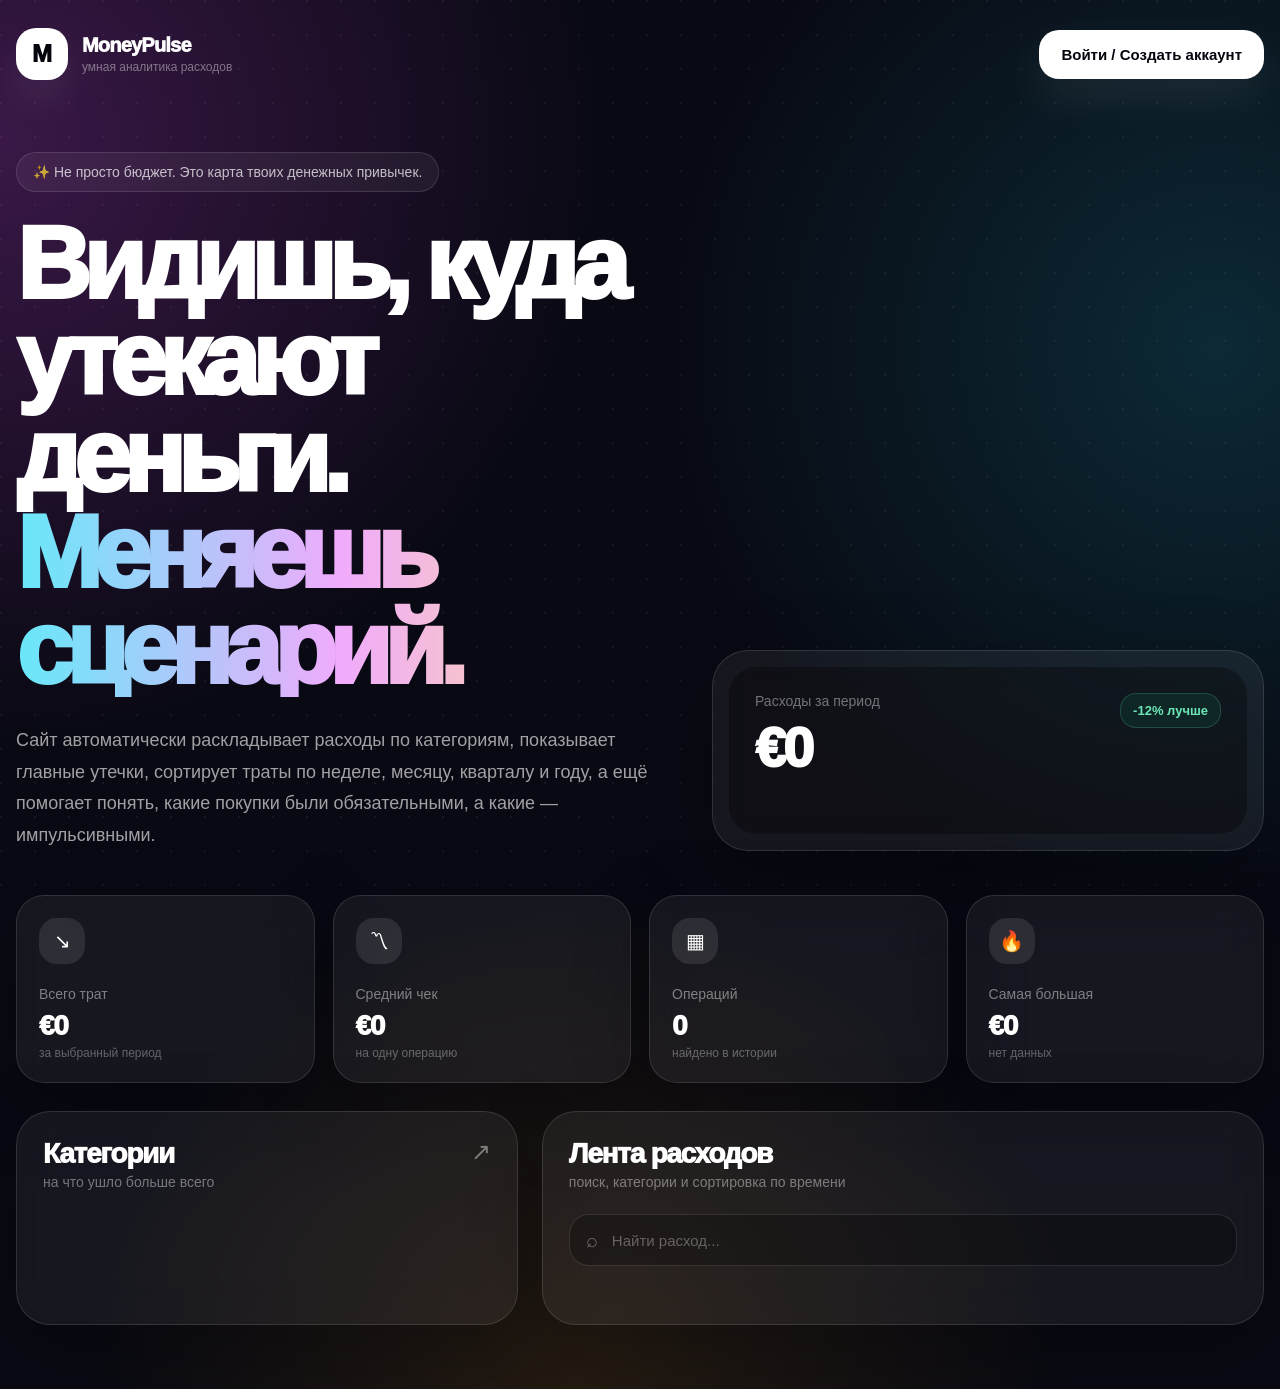
==== index.html @ d742b126 "Rename Lera.html to index.html" ====
<!DOCTYPE html>
<html lang="ru">
<head>
  <meta charset="UTF-8" />
  <meta name="viewport" content="width=device-width, initial-scale=1.0" />
  <title>MoneyPulse — аналитика расходов</title>

  <link rel="stylesheet" href="styles.css" />
</head>
<body>
  <main class="page">
    <nav class="nav">
      <div class="brand">
        <div class="brand-logo">M</div>

        <div>
          <div class="brand-title">MoneyPulse</div>
          <div class="brand-subtitle">умная аналитика расходов</div>
        </div>
      </div>

      <a class="add-btn" href="auth.html">
        Войти / Создать аккаунт
        </a>
    </nav>

    <section class="hero">
      <div class="hero-content">
        <div class="badge">
          ✨ Не просто бюджет. Это карта твоих денежных привычек.
        </div>

        <h1>
          Видишь, куда утекают деньги.
          <span class="gradient-text">Меняешь сценарий.</span>
        </h1>

        <p class="hero-text">
          Сайт автоматически раскладывает расходы по категориям, показывает главные утечки,
          сортирует траты по неделе, месяцу, кварталу и году, а ещё помогает понять,
          какие покупки были обязательными, а какие — импульсивными.
        </p>
      </div>

      <aside class="summary-card glass">
        <div class="summary-inner">
          <div class="summary-top">
            <div>
              <div class="summary-label">Расходы за период</div>
              <div class="summary-total" id="summaryTotal">€0</div>
            </div>

            <div class="trend">-12% лучше</div>
          </div>

          <div id="summaryBars"></div>
        </div>
      </aside>
    </section>

    <section class="metrics">
      <article class="metric-card glass">
        <div class="metric-icon">↘</div>
        <div class="metric-title">Всего трат</div>
        <div class="metric-value" id="metricTotal">€0</div>
        <div class="metric-note">за выбранный период</div>
      </article>

      <article class="metric-card glass">
        <div class="metric-icon">〽</div>
        <div class="metric-title">Средний чек</div>
        <div class="metric-value" id="metricAverage">€0</div>
        <div class="metric-note">на одну операцию</div>
      </article>

      <article class="metric-card glass">
        <div class="metric-icon">▦</div>
        <div class="metric-title">Операций</div>
        <div class="metric-value" id="metricCount">0</div>
        <div class="metric-note">найдено в истории</div>
      </article>

      <article class="metric-card glass">
        <div class="metric-icon">🔥</div>
        <div class="metric-title">Самая большая</div>
        <div class="metric-value" id="metricBiggest">€0</div>
        <div class="metric-note" id="metricBiggestNote">нет данных</div>
      </article>
    </section>

    <section class="dashboard">
      <aside class="panel glass">
        <div class="panel-head">
          <div>
            <div class="panel-title">Категории</div>
            <div class="panel-subtitle">на что ушло больше всего</div>
          </div>

          <div class="panel-arrow">↗</div>
        </div>

        <div class="category-list" id="categoryList"></div>
      </aside>

      <section class="panel glass">
        <div class="panel-head">
          <div>
            <div class="panel-title">Лента расходов</div>
            <div class="panel-subtitle">поиск, категории и сортировка по времени</div>
          </div>

          <div class="periods" id="periodButtons"></div>
        </div>

        <div class="toolbar">
          <label class="search-wrap">
            <span>⌕</span>
            <input id="searchInput" type="text" placeholder="Найти расход..." />
          </label>
        </div>

        <div class="chips" id="categoryChips"></div>

        <div class="expense-list" id="expenseList"></div>
      </section>
    </section>
  </main>

  <div class="modal-backdrop" id="modalBackdrop">
    <form class="modal" id="expenseForm">
      <div class="modal-head">
        <div>
          <h2>Новый расход</h2>
          <p class="panel-subtitle">добавь операцию в аналитику</p>
        </div>

        <button class="close-btn" type="button" id="closeModalBtn">
          ×
        </button>
      </div>

      <div class="form-grid">
        <div class="field">
          <label for="titleInput">Название</label>
          <input
            id="titleInput"
            type="text"
            placeholder="Например: Rimi — продукты"
            required
          />
        </div>

        <div class="field">
          <label for="amountInput">Сумма, €</label>
          <input
            id="amountInput"
            type="number"
            min="0.01"
            step="0.01"
            placeholder="24.99"
            required
          />
        </div>

        <div class="field">
          <label for="categoryInput">Категория</label>
          <select id="categoryInput" required>
            <option>Еда</option>
            <option>Транспорт</option>
            <option>Кафе</option>
            <option>Дом</option>
            <option>Покупки</option>
            <option>Подписки</option>
          </select>
        </div>

        <div class="field">
          <label for="dateInput">Дата</label>
          <input id="dateInput" type="date" required />
        </div>

        <div class="field">
          <label for="moodInput">Тип траты</label>
          <select id="moodInput" required>
            <option>База</option>
            <option>Импульс</option>
            <option>Ритуал</option>
            <option>Обязательное</option>
            <option>Хочу</option>
            <option>Авто</option>
          </select>
        </div>
      </div>

      <button class="save-btn" type="submit">
        Сохранить расход
      </button>
    </form>
  </div>

  <script src="script.js"></script>
</body>
</html>
---- styles.css ----
* {
  box-sizing: border-box;
}

:root {
  --bg: #080912;
  --text: #ffffff;
  --muted: rgba(255, 255, 255, 0.52);
  --soft: rgba(255, 255, 255, 0.08);
  --border: rgba(255, 255, 255, 0.12);
  --black-glass: rgba(0, 0, 0, 0.28);
  --cyan: #67e8f9;
  --pink: #f0abfc;
  --amber: #fde68a;
  --green: #6ee7b7;
}

html {
  scroll-behavior: smooth;
}

body {
  margin: 0;
  min-height: 100vh;
  font-family: Inter, Arial, Helvetica, sans-serif;
  background:
    radial-gradient(circle at 0% 10%, rgba(217, 70, 239, 0.24), transparent 34%),
    radial-gradient(circle at 95% 25%, rgba(34, 211, 238, 0.16), transparent 35%),
    radial-gradient(circle at 45% 100%, rgba(245, 158, 11, 0.12), transparent 32%),
    #080912;
  color: var(--text);
  overflow-x: hidden;
}

body::before {
  content: "";
  position: fixed;
  inset: 0;
  pointer-events: none;
  background-image: radial-gradient(
    circle at 1px 1px,
    rgba(255, 255, 255, 0.08) 1px,
    transparent 0
  );
  background-size: 34px 34px;
  opacity: 0.7;
}

button,
input,
select {
  font-family: inherit;
}

button {
  cursor: pointer;
}

.page {
  position: relative;
  z-index: 1;
  width: min(1280px, calc(100% - 32px));
  margin: 0 auto;
  padding: 28px 0 64px;
}

.glass {
  border: 1px solid var(--border);
  background: rgba(255, 255, 255, 0.06);
  backdrop-filter: blur(22px);
  box-shadow: 0 24px 80px rgba(0, 0, 0, 0.24);
}

/* NAV */

.nav {
  display: flex;
  align-items: center;
  justify-content: space-between;
  gap: 16px;
  margin-bottom: 72px;
}

.brand {
  display: flex;
  align-items: center;
  gap: 14px;
}

.brand-logo {
  display: grid;
  place-items: center;
  width: 52px;
  height: 52px;
  border-radius: 20px;
  background: #ffffff;
  color: #05060d;
  font-size: 24px;
  font-weight: 950;
  box-shadow: 0 20px 40px rgba(255, 255, 255, 0.08);
}

.brand-title {
  font-size: 20px;
  font-weight: 950;
  letter-spacing: -0.04em;
}

.brand-subtitle {
  margin-top: 3px;
  font-size: 12px;
  color: rgba(255, 255, 255, 0.42);
}

.add-btn {
  border: 0;
  border-radius: 20px;
  padding: 16px 22px;
  background: #ffffff;
  color: #05060d;
  font-size: 15px;
  font-weight: 900;
  box-shadow: 0 18px 45px rgba(255, 255, 255, 0.08);
  transition: 0.25s ease;
}

.add-btn:hover {
  transform: translateY(-2px);
  background: rgba(255, 255, 255, 0.9);
}

/* HERO */

.hero {
  display: grid;
  grid-template-columns: 1.08fr 0.92fr;
  align-items: end;
  gap: 48px;
}

.badge {
  display: inline-flex;
  align-items: center;
  max-width: 100%;
  margin-bottom: 24px;
  padding: 11px 16px;
  border: 1px solid var(--border);
  border-radius: 999px;
  background: rgba(255, 255, 255, 0.055);
  color: rgba(255, 255, 255, 0.72);
  font-size: 14px;
}

h1 {
  max-width: 880px;
  margin: 0;
  font-size: clamp(48px, 8vw, 104px);
  line-height: 0.94;
  letter-spacing: -0.075em;
  font-weight: 950;
}

.gradient-text {
  display: block;
  background: linear-gradient(90deg, var(--cyan), var(--pink), var(--amber));
  -webkit-background-clip: text;
  background-clip: text;
  color: transparent;
}

.hero-text {
  max-width: 720px;
  margin: 28px 0 0;
  color: rgba(255, 255, 255, 0.62);
  font-size: 18px;
  line-height: 1.75;
}

.summary-card {
  border-radius: 36px;
  padding: 16px;
}

.summary-inner {
  border-radius: 28px;
  padding: 26px;
  background: rgba(0, 0, 0, 0.32);
}

.summary-top {
  display: flex;
  align-items: flex-start;
  justify-content: space-between;
  gap: 18px;
  margin-bottom: 28px;
}

.summary-label {
  color: rgba(255, 255, 255, 0.42);
  font-size: 14px;
}

.summary-total {
  margin-top: 6px;
  font-size: clamp(36px, 5vw, 56px);
  font-weight: 950;
  letter-spacing: -0.06em;
}

.trend {
  flex: 0 0 auto;
  border: 1px solid rgba(110, 231, 183, 0.2);
  border-radius: 16px;
  padding: 9px 12px;
  background: rgba(16, 185, 129, 0.1);
  color: #6ee7b7;
  font-size: 13px;
  font-weight: 900;
}

.summary-row {
  margin-top: 18px;
}

.summary-row-top {
  display: flex;
  justify-content: space-between;
  gap: 16px;
  margin-bottom: 9px;
  font-size: 14px;
}

.summary-row-top strong {
  font-weight: 900;
}

.summary-row-top span {
  color: rgba(255, 255, 255, 0.48);
}

.bar-track {
  height: 12px;
  overflow: hidden;
  border-radius: 999px;
  background: rgba(255, 255, 255, 0.09);
}

.bar-fill {
  height: 100%;
  width: 0%;
  border-radius: 999px;
  transition: width 0.45s ease;
}

.bar-food {
  background: linear-gradient(90deg, #fb923c, #f43f5e);
}

.bar-transport {
  background: linear-gradient(90deg, #38bdf8, #06b6d4);
}

.bar-cafe {
  background: linear-gradient(90deg, #fcd34d, #eab308);
}

.bar-home {
  background: linear-gradient(90deg, #a78bfa, #d946ef);
}

.bar-shopping {
  background: linear-gradient(90deg, #34d399, #14b8a6);
}

.bar-subscriptions {
  background: linear-gradient(90deg, #818cf8, #3b82f6);
}

/* METRICS */

.metrics {
  display: grid;
  grid-template-columns: repeat(4, 1fr);
  gap: 18px;
  margin-top: 44px;
}

.metric-card {
  border-radius: 28px;
  padding: 22px;
}

.metric-icon {
  display: grid;
  place-items: center;
  width: 46px;
  height: 46px;
  margin-bottom: 22px;
  border-radius: 18px;
  background: rgba(255, 255, 255, 0.1);
  font-size: 20px;
}

.metric-title {
  color: rgba(255, 255, 255, 0.45);
  font-size: 14px;
}

.metric-value {
  margin-top: 8px;
  font-size: 28px;
  font-weight: 950;
  letter-spacing: -0.045em;
}

.metric-note {
  margin-top: 4px;
  color: rgba(255, 255, 255, 0.34);
  font-size: 12px;
}

/* DASHBOARD */

.dashboard {
  display: grid;
  grid-template-columns: 0.82fr 1.18fr;
  gap: 24px;
  margin-top: 28px;
}

.panel {
  border-radius: 34px;
  padding: 26px;
}

.panel-head {
  display: flex;
  align-items: flex-start;
  justify-content: space-between;
  gap: 18px;
  margin-bottom: 24px;
}

.panel-title {
  font-size: 28px;
  font-weight: 950;
  letter-spacing: -0.045em;
}

.panel-subtitle {
  margin-top: 4px;
  color: rgba(255, 255, 255, 0.42);
  font-size: 14px;
}

.panel-arrow {
  color: rgba(255, 255, 255, 0.42);
  font-size: 24px;
}

/* CATEGORIES */

.category-list {
  display: grid;
  gap: 12px;
}

.category-card {
  width: 100%;
  border: 0;
  border-radius: 26px;
  padding: 16px;
  background: rgba(0, 0, 0, 0.25);
  color: #ffffff;
  text-align: left;
  transition: 0.25s ease;
}

.category-card:hover,
.category-card.active {
  background: rgba(255, 255, 255, 0.105);
  transform: translateY(-2px);
}

.category-card-inner {
  display: flex;
  align-items: center;
  gap: 16px;
}

.category-dot {
  flex: 0 0 auto;
  width: 56px;
  height: 56px;
  border-radius: 20px;
}

.category-main {
  flex: 1;
  min-width: 0;
}

.category-top {
  display: flex;
  align-items: center;
  justify-content: space-between;
  gap: 16px;
  margin-bottom: 11px;
}

.category-name,
.category-value {
  font-size: 15px;
  font-weight: 950;
}

.category-mini-track {
  height: 8px;
  overflow: hidden;
  border-radius: 999px;
  background: rgba(255, 255, 255, 0.09);
}

.category-mini-fill {
  height: 100%;
  border-radius: 999px;
}

/* FILTERS */

.periods {
  display: flex;
  flex-wrap: wrap;
  justify-content: flex-end;
  gap: 8px;
}

.period-btn,
.chip {
  border: 0;
  border-radius: 16px;
  padding: 10px 14px;
  background: rgba(255, 255, 255, 0.08);
  color: rgba(255, 255, 255, 0.62);
  font-size: 14px;
  font-weight: 900;
  transition: 0.2s ease;
}

.period-btn:hover,
.chip:hover {
  color: #ffffff;
  background: rgba(255, 255, 255, 0.13);
}

.period-btn.active {
  background: #ffffff;
  color: #060711;
}

.toolbar {
  display: grid;
  grid-template-columns: 1fr;
  gap: 12px;
  margin-bottom: 14px;
}

.search-wrap {
  display: flex;
  align-items: center;
  gap: 12px;
  min-height: 52px;
  border: 1px solid var(--border);
  border-radius: 20px;
  padding: 0 16px;
  background: rgba(0, 0, 0, 0.25);
}

.search-wrap span {
  color: rgba(255, 255, 255, 0.36);
  font-size: 20px;
}

.search-wrap input {
  width: 100%;
  border: 0;
  outline: 0;
  background: transparent;
  color: #ffffff;
  font-size: 15px;
}

.search-wrap input::placeholder {
  color: rgba(255, 255, 255, 0.32);
}

.chips {
  display: flex;
  gap: 8px;
  overflow-x: auto;
  padding-bottom: 12px;
  margin-bottom: 6px;
}

.chip {
  white-space: nowrap;
}

.chip.active {
  background: var(--cyan);
  color: #041014;
}

/* EXPENSE LIST */

.expense-list {
  display: grid;
  gap: 12px;
}

.expense-card {
  border: 1px solid var(--border);
  border-radius: 26px;
  padding: 16px;
  background: rgba(0, 0, 0, 0.26);
  animation: showCard 0.35s ease both;
}

@keyframes showCard {
  from {
    opacity: 0;
    transform: translateY(12px);
  }

  to {
    opacity: 1;
    transform: translateY(0);
  }
}

.expense-inner {
  display: flex;
  align-items: center;
  gap: 16px;
}

.expense-icon {
  display: grid;
  place-items: center;
  flex: 0 0 auto;
  width: 56px;
  height: 56px;
  border-radius: 20px;
  font-size: 24px;
}

.expense-main {
  flex: 1;
  min-width: 0;
}

.expense-top {
  display: flex;
  align-items: flex-start;
  justify-content: space-between;
  gap: 16px;
}

.expense-title {
  font-size: 16px;
  font-weight: 950;
}

.expense-meta {
  margin-top: 6px;
  color: rgba(255, 255, 255, 0.42);
  font-size: 13px;
}

.expense-amount {
  flex: 0 0 auto;
  font-size: 20px;
  font-weight: 950;
  letter-spacing: -0.04em;
}

.empty-state {
  border: 1px dashed rgba(255, 255, 255, 0.18);
  border-radius: 28px;
  padding: 42px 22px;
  background: rgba(0, 0, 0, 0.2);
  text-align: center;
}

.empty-state strong {
  display: block;
  font-size: 20px;
}

.empty-state span {
  display: block;
  margin-top: 8px;
  color: rgba(255, 255, 255, 0.44);
}

/* CATEGORY COLORS */

.color-food {
  background: linear-gradient(135deg, #fb923c, #f43f5e);
}

.color-transport {
  background: linear-gradient(135deg, #38bdf8, #06b6d4);
}

.color-cafe {
  background: linear-gradient(135deg, #fcd34d, #eab308);
}

.color-home {
  background: linear-gradient(135deg, #a78bfa, #d946ef);
}

.color-shopping {
  background: linear-gradient(135deg, #34d399, #14b8a6);
}

.color-subscriptions {
  background: linear-gradient(135deg, #818cf8, #3b82f6);
}

.soft-food {
  background: rgba(251, 146, 60, 0.13);
}

.soft-transport {
  background: rgba(56, 189, 248, 0.13);
}

.soft-cafe {
  background: rgba(252, 211, 77, 0.13);
}

.soft-home {
  background: rgba(167, 139, 250, 0.13);
}

.soft-shopping {
  background: rgba(52, 211, 153, 0.13);
}

.soft-subscriptions {
  background: rgba(129, 140, 248, 0.13);
}

/* MODAL */

.modal-backdrop {
  position: fixed;
  z-index: 20;
  inset: 0;
  display: none;
  align-items: center;
  justify-content: center;
  padding: 20px;
  background: rgba(0, 0, 0, 0.72);
  backdrop-filter: blur(16px);
}

.modal-backdrop.active {
  display: flex;
}

.modal {
  width: min(620px, 100%);
  border: 1px solid var(--border);
  border-radius: 34px;
  padding: 26px;
  background:
    radial-gradient(circle at 10% 0%, rgba(34, 211, 238, 0.12), transparent 34%),
    radial-gradient(circle at 90% 10%, rgba(217, 70, 239, 0.13), transparent 32%),
    #10111d;
  color: #ffffff;
  box-shadow: 0 34px 120px rgba(0, 0, 0, 0.48);
}

.modal-head {
  display: flex;
  align-items: flex-start;
  justify-content: space-between;
  gap: 18px;
  margin-bottom: 24px;
}

.modal h2 {
  margin: 0;
  font-size: 30px;
  letter-spacing: -0.05em;
}

.close-btn {
  border: 0;
  width: 42px;
  height: 42px;
  border-radius: 16px;
  background: rgba(255, 255, 255, 0.08);
  color: #ffffff;
  font-size: 28px;
  line-height: 1;
}

.form-grid {
  display: grid;
  grid-template-columns: 1fr 1fr;
  gap: 14px;
}

.field {
  display: grid;
  gap: 8px;
}

.field label {
  color: rgba(255, 255, 255, 0.58);
  font-size: 13px;
  font-weight: 800;
}

.field input,
.field select {
  width: 100%;
  min-height: 52px;
  border: 1px solid var(--border);
  border-radius: 18px;
  outline: 0;
  padding: 0 14px;
  background: rgba(0, 0, 0, 0.24);
  color: #ffffff;
  font-size: 15px;
}

.field input::placeholder {
  color: rgba(255, 255, 255, 0.3);
}

.field select option {
  background: #11121e;
}

.save-btn {
  width: 100%;
  margin-top: 18px;
  border: 0;
  border-radius: 20px;
  padding: 17px 20px;
  background: linear-gradient(90deg, var(--cyan), var(--pink), var(--amber));
  color: #05060d;
  font-size: 15px;
  font-weight: 950;
}

/* RESPONSIVE */

@media (max-width: 1050px) {
  .hero,
  .dashboard {
    grid-template-columns: 1fr;
  }

  .metrics {
    grid-template-columns: repeat(2, 1fr);
  }

  .panel-head {
    flex-direction: column;
  }

  .periods {
    justify-content: flex-start;
  }
}

@media (max-width: 640px) {
  .page {
    width: min(100% - 24px, 1280px);
    padding-top: 18px;
  }

  .nav {
    align-items: flex-start;
    margin-bottom: 44px;
  }

  .brand-logo {
    width: 46px;
    height: 46px;
    border-radius: 17px;
  }

  .brand-title {
    font-size: 18px;
  }

  .brand-subtitle {
    font-size: 11px;
  }

  .add-btn {
    padding: 13px 14px;
    border-radius: 16px;
    font-size: 13px;
  }

  h1 {
    font-size: clamp(46px, 16vw, 72px);
  }

  .hero-text {
    font-size: 16px;
  }

  .summary-inner,
  .panel,
  .modal {
    padding: 20px;
  }

  .metrics {
    grid-template-columns: 1fr;
  }

  .form-grid {
    grid-template-columns: 1fr;
  }

  .expense-top,
  .category-top,
  .summary-top {
    flex-direction: column;
  }

  .expense-amount {
    font-size: 18px;
  }
}
a.add-btn {
  text-decoration: none;
  display: inline-flex;
  align-items: center;
  justify-content: center;
}
.brand-link {
  color: #ffffff;
  text-decoration: none;
}

.auth-page {
  min-height: 100vh;
}

.auth-layout {
  display: grid;
  grid-template-columns: 1.05fr 0.95fr;
  gap: 42px;
  align-items: center;
}

.auth-info h1 {
  max-width: 760px;
}

.auth-benefits {
  display: grid;
  grid-template-columns: repeat(3, 1fr);
  gap: 14px;
  margin-top: 34px;
}

.benefit-card {
  border-radius: 28px;
  padding: 20px;
}

.benefit-card strong {
  display: block;
  margin-top: 12px;
  font-size: 16px;
}

.benefit-card span {
  display: block;
  margin-top: 8px;
  color: rgba(255, 255, 255, 0.44);
  font-size: 13px;
  line-height: 1.5;
}

.auth-card {
  border-radius: 36px;
  padding: 26px;
}

.auth-tabs {
  display: grid;
  grid-template-columns: 1fr 1fr;
  gap: 8px;
  padding: 6px;
  margin-bottom: 28px;
  border-radius: 22px;
  background: rgba(0, 0, 0, 0.24);
}

.auth-tab {
  border: 0;
  border-radius: 17px;
  padding: 13px 14px;
  background: transparent;
  color: rgba(255, 255, 255, 0.54);
  font-size: 14px;
  font-weight: 950;
  transition: 0.2s ease;
}

.auth-tab.active {
  background: #ffffff;
  color: #060711;
}

.auth-heading {
  margin-bottom: 22px;
}

.auth-heading h2 {
  margin: 0;
  font-size: 34px;
  letter-spacing: -0.055em;
}

.auth-heading p {
  margin: 8px 0 0;
  color: rgba(255, 255, 255, 0.48);
  line-height: 1.6;
}

.auth-form {
  display: grid;
  gap: 16px;
}

.auth-message {
  min-height: 24px;
  margin-top: 16px;
  color: rgba(255, 255, 255, 0.52);
  font-size: 14px;
  line-height: 1.5;
}

.auth-message.error {
  color: #fca5a5;
}

.auth-message.success {
  color: #86efac;
}

.auth-footer {
  margin-top: 22px;
  padding-top: 18px;
  border-top: 1px solid var(--border);
}

.auth-footer p {
  margin: 0;
  color: rgba(255, 255, 255, 0.42);
  font-size: 13px;
  line-height: 1.6;
}

.save-btn:disabled {
  cursor: not-allowed;
  opacity: 0.65;
}

@media (max-width: 1050px) {
  .auth-layout {
    grid-template-columns: 1fr;
  }

  .auth-benefits {
    grid-template-columns: 1fr;
  }
}
.dashboard-hero {
  display: grid;
  grid-template-columns: 1.08fr 0.92fr;
  align-items: end;
  gap: 48px;
}

.dashboard-actions {
  display: flex;
  align-items: center;
  gap: 10px;
}

.logout-btn {
  border: 1px solid var(--border);
  border-radius: 20px;
  padding: 16px 20px;
  background: rgba(255, 255, 255, 0.07);
  color: #ffffff;
  font-size: 15px;
  font-weight: 900;
  transition: 0.25s ease;
}

.logout-btn:hover {
  background: rgba(255, 255, 255, 0.13);
  transform: translateY(-2px);
}

.delete-expense-btn {
  border: 0;
  border-radius: 14px;
  padding: 9px 11px;
  background: rgba(248, 113, 113, 0.12);
  color: #fca5a5;
  font-size: 13px;
  font-weight: 900;
  transition: 0.2s ease;
}

.delete-expense-btn:hover {
  background: rgba(248, 113, 113, 0.2);
}

.loading-state {
  border: 1px dashed rgba(255, 255, 255, 0.18);
  border-radius: 28px;
  padding: 42px 22px;
  background: rgba(0, 0, 0, 0.2);
  text-align: center;
  color: rgba(255, 255, 255, 0.5);
}

@media (max-width: 1050px) {
  .dashboard-hero {
    grid-template-columns: 1fr;
  }
}

@media (max-width: 640px) {
  .dashboard-actions {
    flex-direction: column;
    align-items: stretch;
  }

  .logout-btn,
  .dashboard-actions .add-btn {
    width: 100%;
  }
}
.insights-hero {
  display: grid;
  grid-template-columns: 1.04fr 0.96fr;
  align-items: end;
  gap: 42px;
}

.insight-budget-card {
  border-radius: 36px;
  padding: 28px;
}

.budget-main {
  display: flex;
  align-items: flex-start;
  justify-content: space-between;
  gap: 18px;
  margin-top: 12px;
}

.budget-status {
  border-radius: 16px;
  padding: 9px 12px;
  background: rgba(103, 232, 249, 0.12);
  color: var(--cyan);
  font-size: 13px;
  font-weight: 950;
}

.budget-status.danger {
  background: rgba(248, 113, 113, 0.14);
  color: #fca5a5;
}

.budget-status.good {
  background: rgba(110, 231, 183, 0.13);
  color: #86efac;
}

.budget-track {
  height: 14px;
  overflow: hidden;
  margin-top: 24px;
  border-radius: 999px;
  background: rgba(255, 255, 255, 0.09);
}

.budget-fill {
  height: 100%;
  width: 0%;
  border-radius: 999px;
  background: linear-gradient(90deg, var(--cyan), var(--pink), var(--amber));
  transition: width 0.35s ease;
}

.budget-fill.danger {
  background: linear-gradient(90deg, #fb7185, #f97316);
}

.budget-grid {
  display: grid;
  grid-template-columns: repeat(4, 1fr);
  gap: 10px;
  margin-top: 22px;
}

.budget-grid div {
  border-radius: 18px;
  padding: 14px;
  background: rgba(0, 0, 0, 0.24);
}

.budget-grid span {
  display: block;
  color: rgba(255, 255, 255, 0.4);
  font-size: 12px;
}

.budget-grid strong {
  display: block;
  margin-top: 7px;
  font-size: 16px;
}

.budget-form {
  display: grid;
  grid-template-columns: 1fr auto;
  gap: 10px;
  margin-top: 18px;
}

.budget-form input {
  min-height: 48px;
  border: 1px solid var(--border);
  border-radius: 17px;
  outline: 0;
  padding: 0 14px;
  background: rgba(0, 0, 0, 0.24);
  color: #ffffff;
}

.budget-form button,
.small-action-btn {
  border: 0;
  border-radius: 17px;
  padding: 0 16px;
  background: #ffffff;
  color: #05060d;
  font-weight: 950;
}

.insight-grid {
  display: grid;
  grid-template-columns: repeat(4, 1fr);
  gap: 18px;
  margin-top: 34px;
}

.insight-card {
  border-radius: 30px;
  padding: 24px;
}

.insight-icon {
  display: grid;
  place-items: center;
  width: 52px;
  height: 52px;
  margin-bottom: 22px;
  border-radius: 20px;
  background: rgba(255, 255, 255, 0.1);
  font-size: 24px;
}

.insight-title {
  color: rgba(255, 255, 255, 0.45);
  font-size: 14px;
  font-weight: 800;
}

.insight-value {
  margin-top: 8px;
  font-size: 30px;
  font-weight: 950;
  letter-spacing: -0.05em;
}

.insight-card p {
  margin: 10px 0 0;
  color: rgba(255, 255, 255, 0.45);
  font-size: 13px;
  line-height: 1.6;
}

.insight-layout {
  display: grid;
  grid-template-columns: 1fr 1fr;
  gap: 24px;
  margin-top: 24px;
}

.habit-list,
.recurring-list {
  display: grid;
  gap: 12px;
}

.habit-item,
.recurring-item {
  display: flex;
  align-items: center;
  gap: 16px;
  border-radius: 24px;
  padding: 16px;
  background: rgba(0, 0, 0, 0.24);
}

.habit-emoji,
.recurring-emoji {
  display: grid;
  place-items: center;
  flex: 0 0 auto;
  width: 50px;
  height: 50px;
  border-radius: 18px;
  background: rgba(255, 255, 255, 0.09);
  font-size: 22px;
}

.habit-item strong,
.recurring-item strong {
  display: block;
  font-size: 15px;
}

.habit-item span,
.recurring-item span {
  display: block;
  margin-top: 5px;
  color: rgba(255, 255, 255, 0.42);
  font-size: 13px;
  line-height: 1.5;
}

.expensive-day-main {
  border-radius: 30px;
  padding: 26px;
  background:
    radial-gradient(circle at 0% 0%, rgba(251, 146, 60, 0.18), transparent 38%),
    rgba(0, 0, 0, 0.24);
}

.expensive-day-date {
  font-size: 38px;
  font-weight: 950;
  letter-spacing: -0.06em;
}

.expensive-day-amount {
  margin-top: 10px;
  font-size: 56px;
  font-weight: 950;
  letter-spacing: -0.07em;
  background: linear-gradient(90deg, var(--amber), var(--pink));
  -webkit-background-clip: text;
  background-clip: text;
  color: transparent;
}

.expensive-day-text {
  margin-top: 12px;
  color: rgba(255, 255, 255, 0.48);
  line-height: 1.6;
}

.advice-card {
  display: flex;
  gap: 18px;
  border-radius: 30px;
  padding: 24px;
  background:
    radial-gradient(circle at 0% 0%, rgba(103, 232, 249, 0.14), transparent 38%),
    rgba(0, 0, 0, 0.24);
}

.advice-icon {
  display: grid;
  place-items: center;
  flex: 0 0 auto;
  width: 54px;
  height: 54px;
  border-radius: 20px;
  background: rgba(255, 255, 255, 0.1);
  font-size: 26px;
}

.advice-card strong {
  display: block;
  font-size: 22px;
  letter-spacing: -0.04em;
}

.advice-card p {
  margin: 8px 0 0;
  color: rgba(255, 255, 255, 0.48);
  line-height: 1.7;
}

.recurring-right {
  margin-left: auto;
  text-align: right;
}

.recurring-amount {
  font-size: 18px;
  font-weight: 950;
}

.delete-small-btn {
  border: 0;
  margin-top: 8px;
  border-radius: 12px;
  padding: 7px 9px;
  background: rgba(248, 113, 113, 0.12);
  color: #fca5a5;
  font-size: 12px;
  font-weight: 900;
}

@media (max-width: 1100px) {
  .insights-hero,
  .insight-layout {
    grid-template-columns: 1fr;
  }

  .insight-grid {
    grid-template-columns: repeat(2, 1fr);
  }

  .budget-grid {
    grid-template-columns: repeat(2, 1fr);
  }
}

@media (max-width: 640px) {
  .insight-grid,
  .budget-grid,
  .budget-form {
    grid-template-columns: 1fr;
  }

  .budget-main,
  .habit-item,
  .recurring-item,
  .advice-card {
    align-items: flex-start;
    flex-direction: column;
  }

  .recurring-right {
    margin-left: 0;
    text-align: left;
  }
}
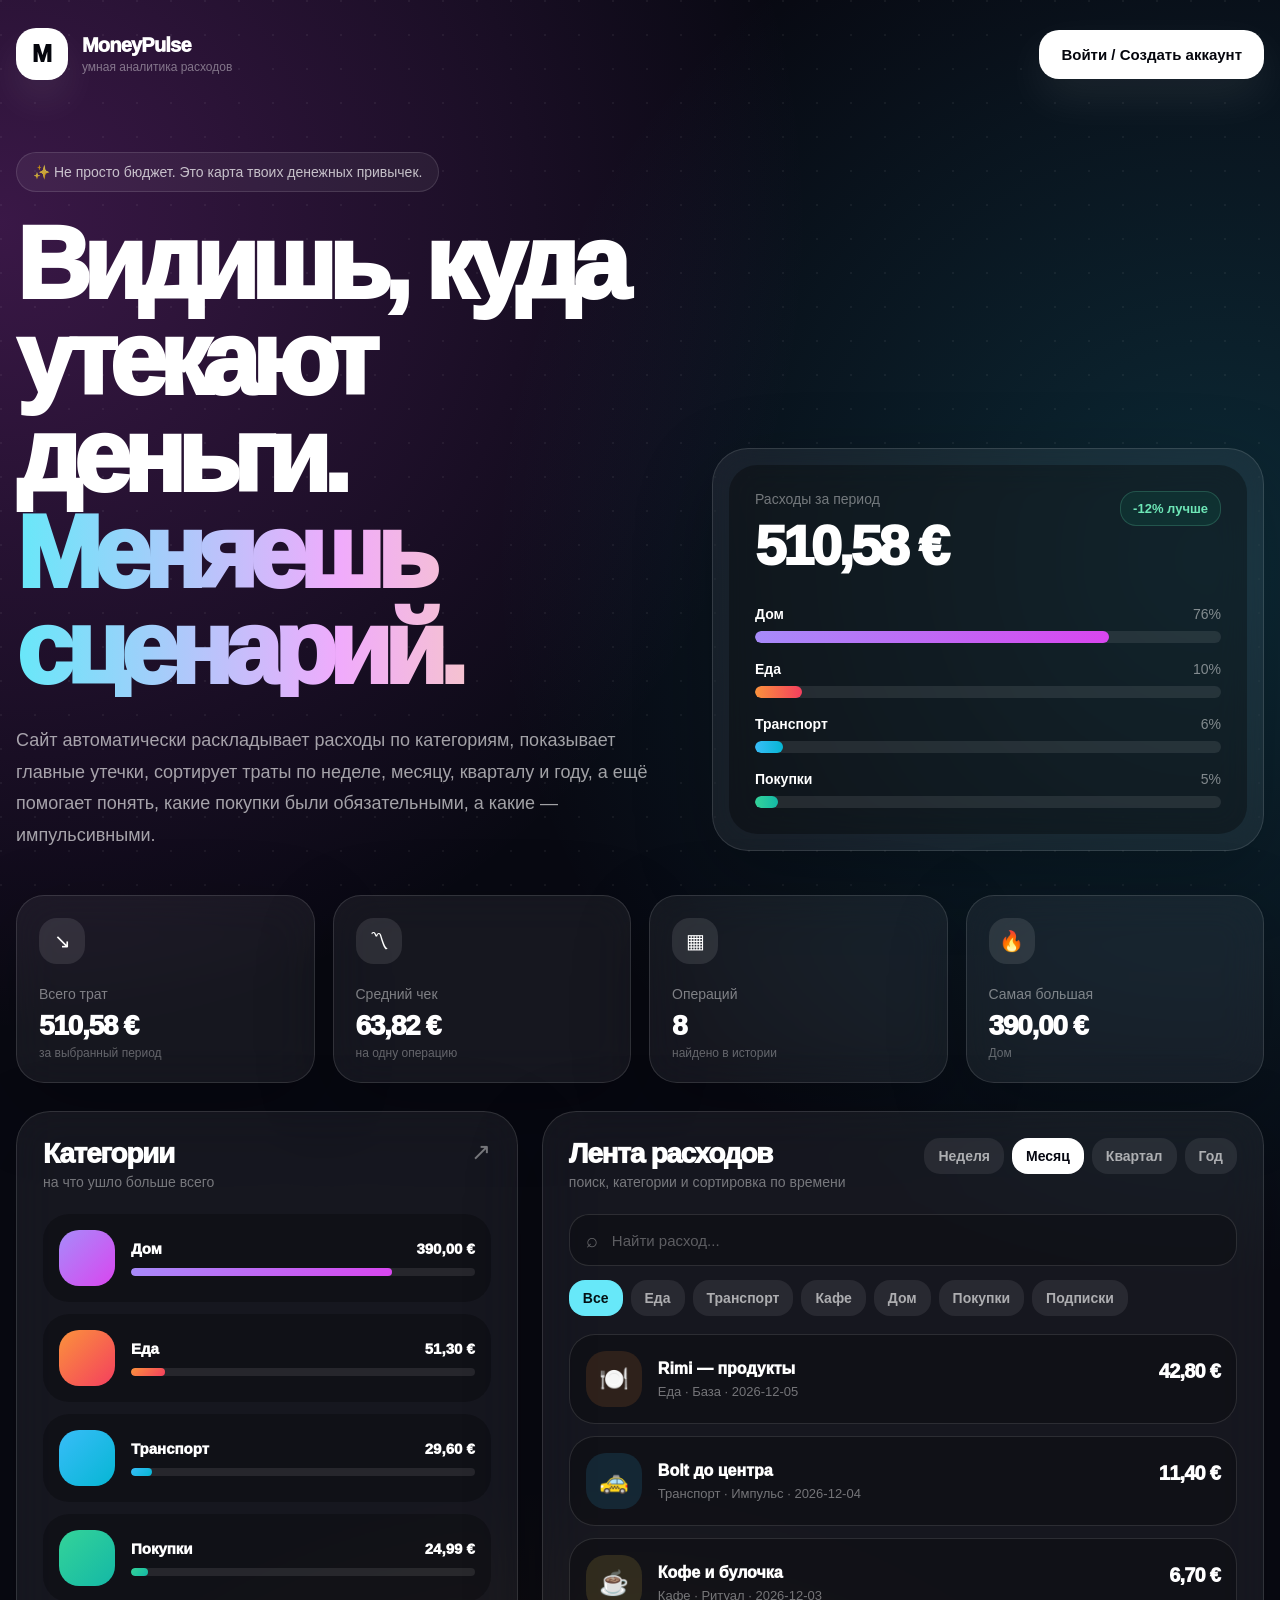
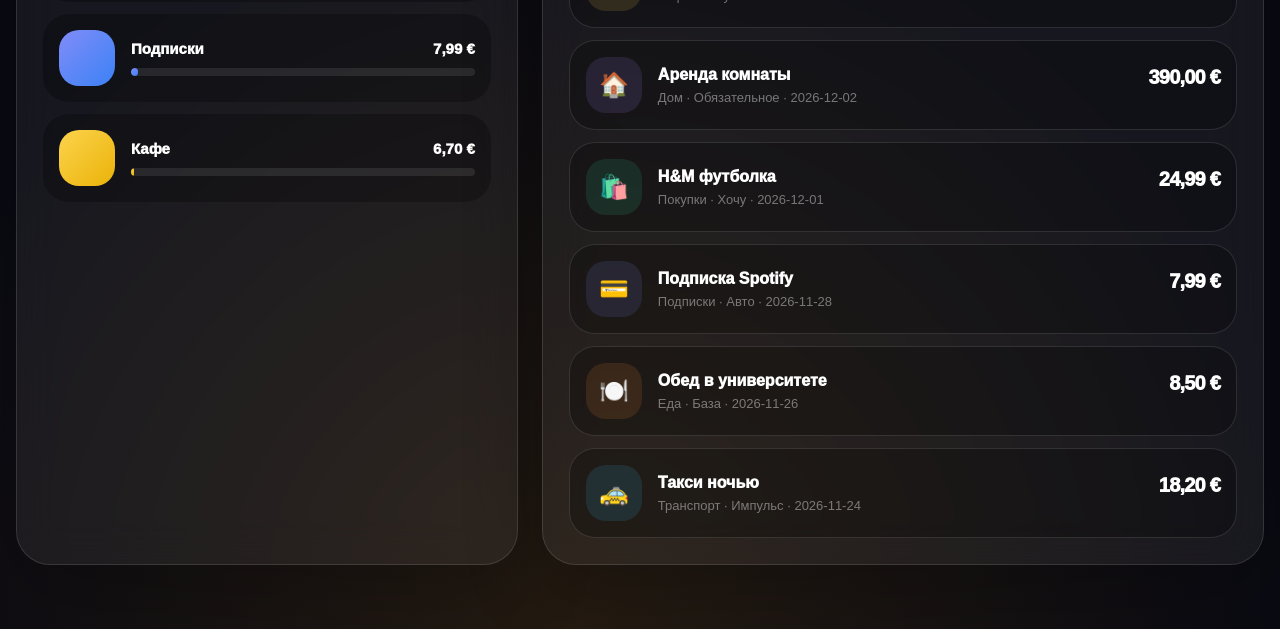
==== commit c264b7a2: "Fix main page(index)" ====
--- a/index.html
+++ b/index.html
@@ -198,6 +198,6 @@
     </form>
   </div>
 
-  <script src="script.js"></script>
+  <script src="script.js?v=5"></script>
 </body>
 </html>
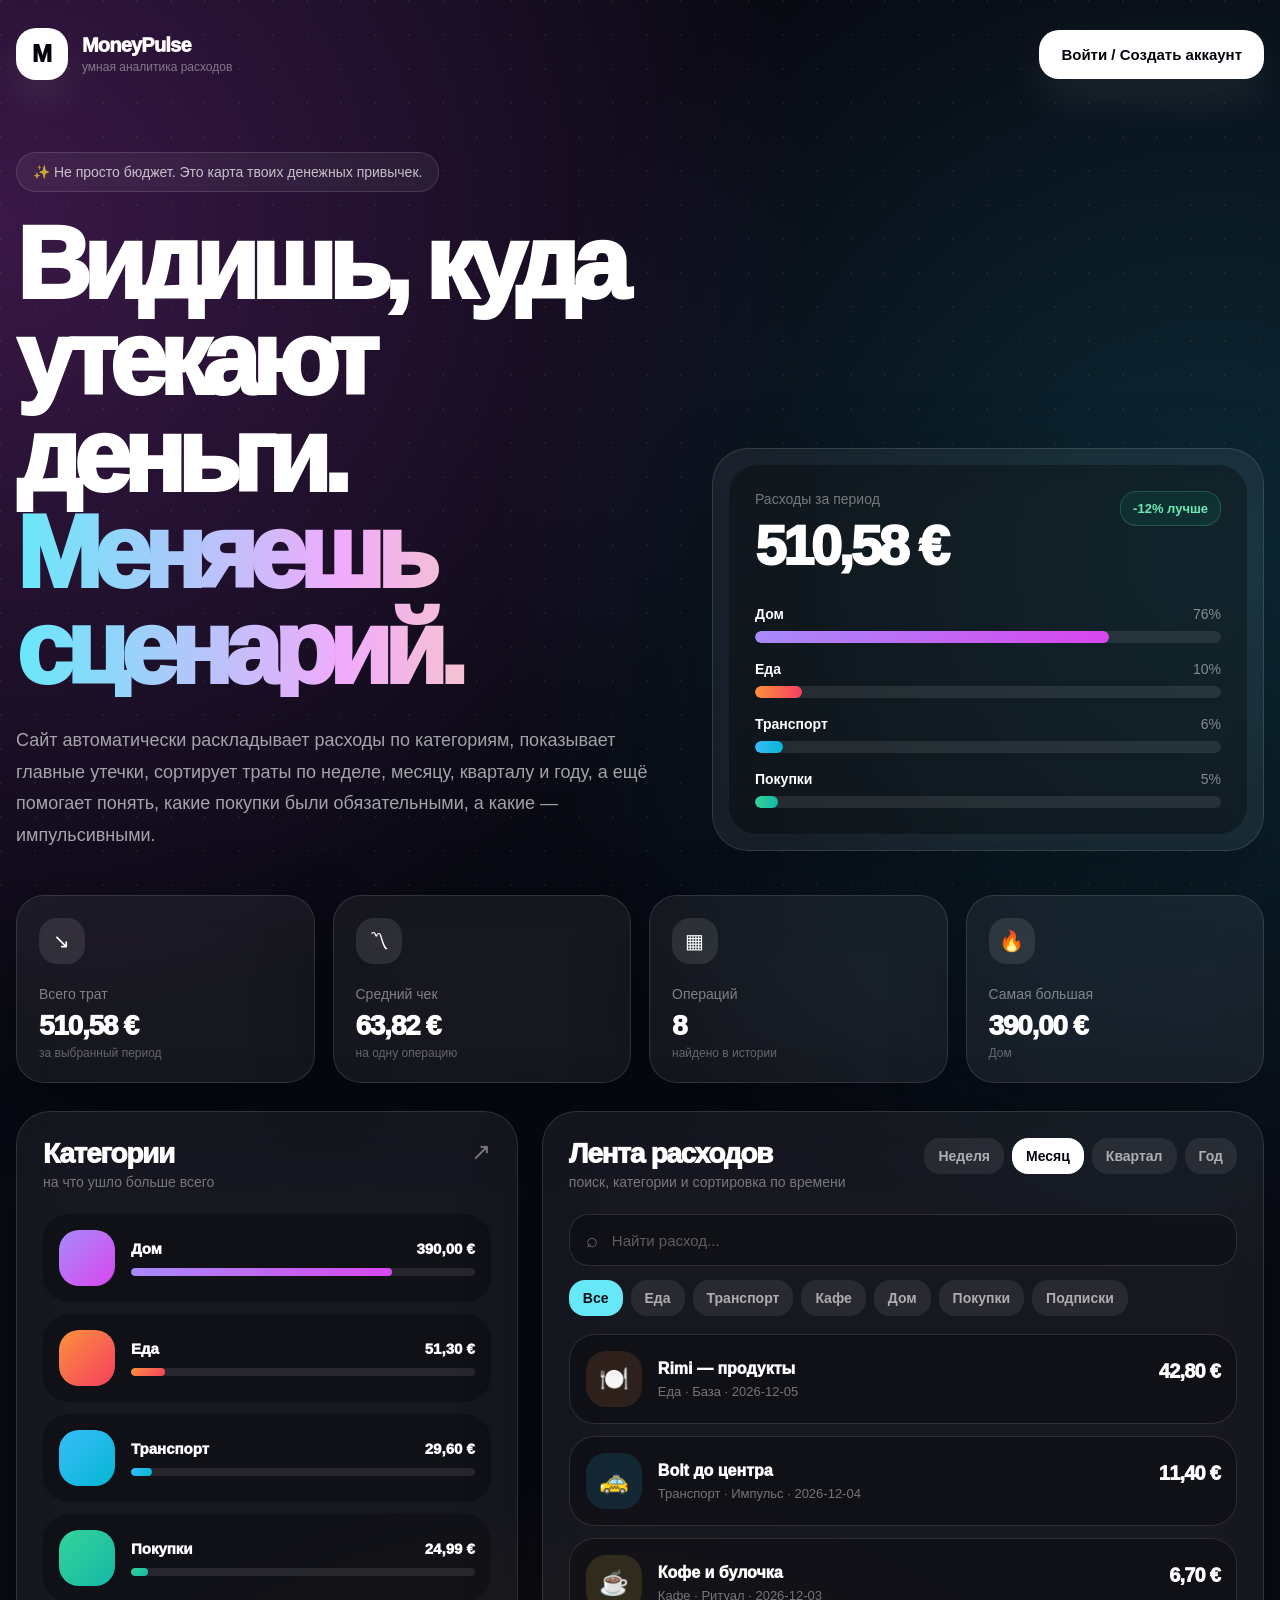
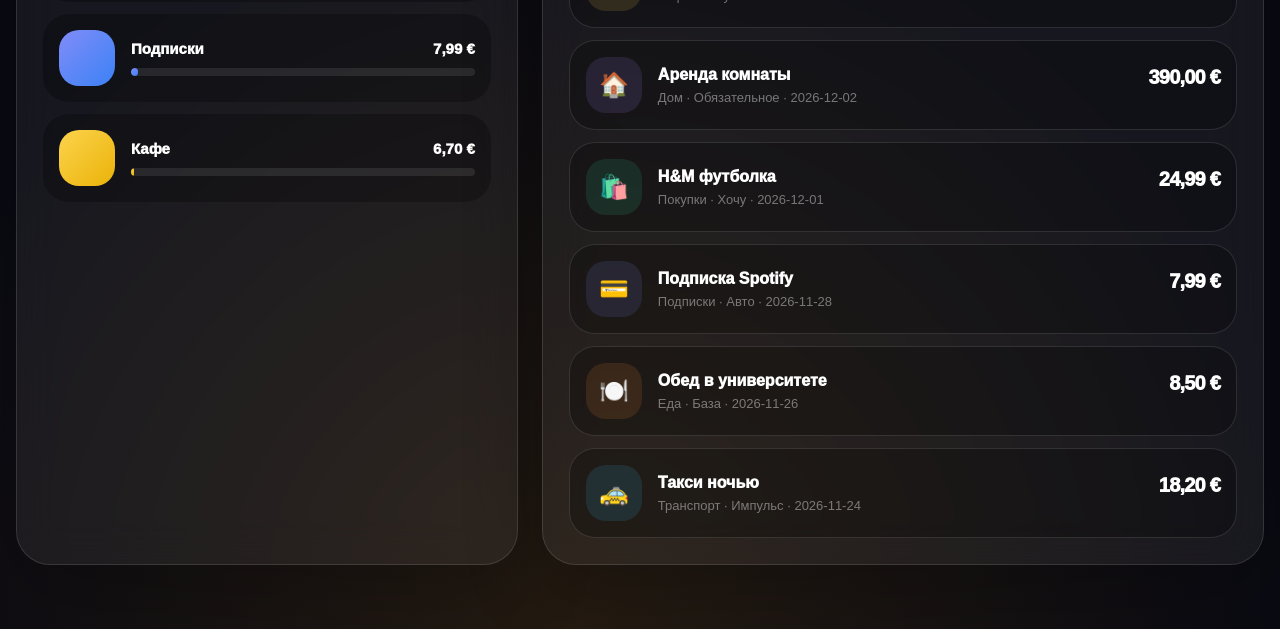
==== commit 67f43838: "Update index.html Add icons.js" ====
--- a/index.html
+++ b/index.html
@@ -198,6 +198,7 @@
     </form>
   </div>
 
-  <script src="script.js?v=5"></script>
+  <script src="icons.js"></script>
+  <script src="script.js?v=6"></script>
 </body>
 </html>
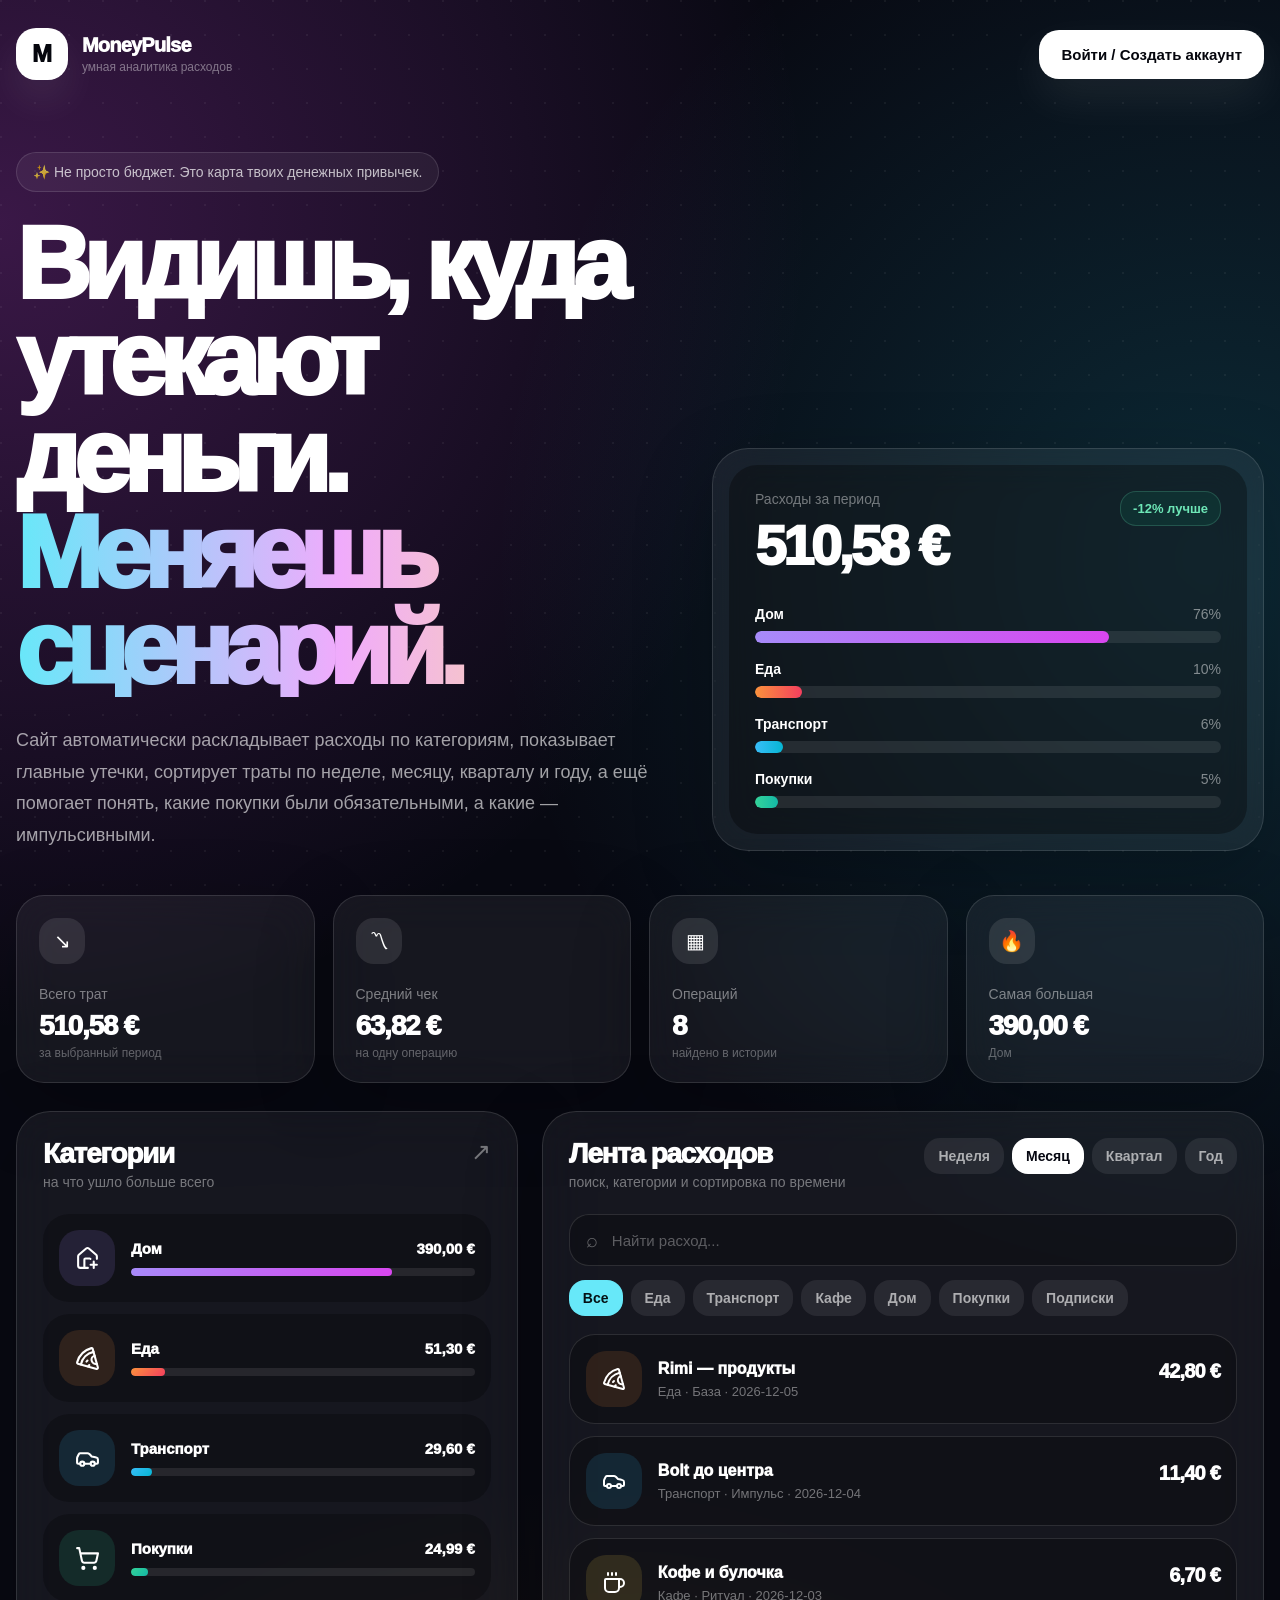
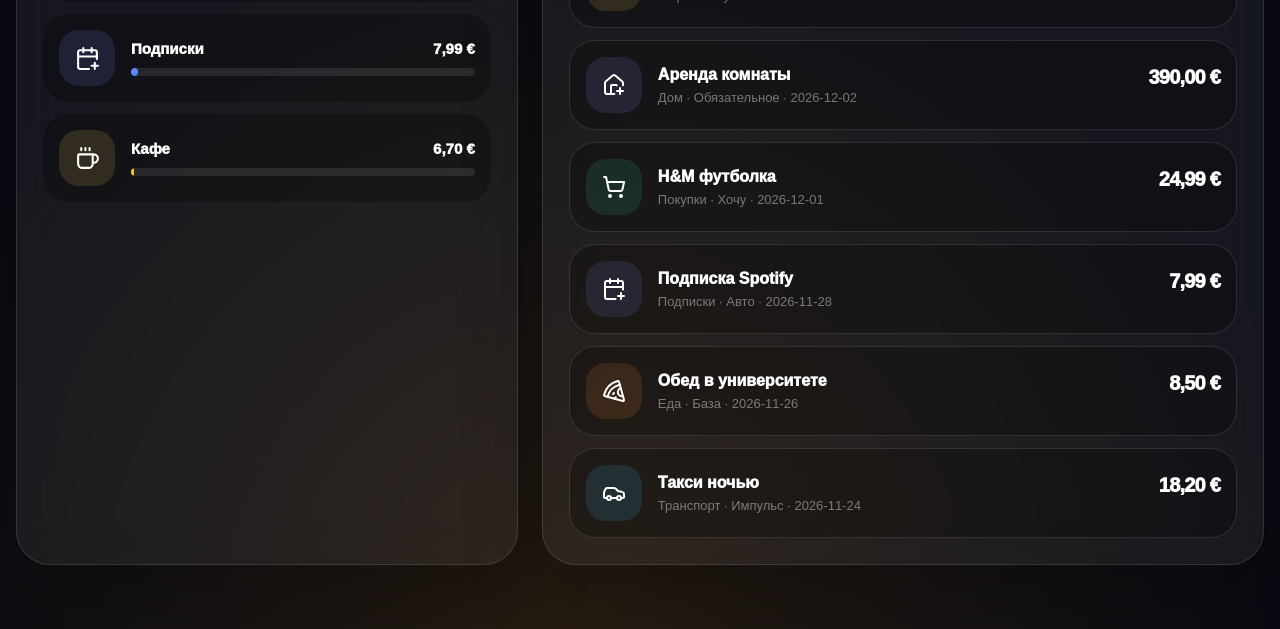
==== commit a6fd362f: "Update index.html js without versions" ====
--- a/index.html
+++ b/index.html
@@ -199,6 +199,6 @@
   </div>
 
   <script src="icons.js"></script>
-  <script src="script.js?v=6"></script>
+  <script src="script.js"></script>
 </body>
 </html>
--- a/styles.css
+++ b/styles.css
@@ -1383,4 +1383,31 @@
     margin-left: 0;
     text-align: left;
   }
-}+}
+.app-icon {
+  width: 24px;
+  height: 24px;
+  display: block;
+}
+
+.expense-icon .app-icon,
+.metric-icon .app-icon,
+.habit-emoji .app-icon,
+.recurring-emoji .app-icon {
+  width: 24px;
+  height: 24px;
+}
+
+.category-icon {
+  display: grid;
+  place-items: center;
+  flex: 0 0 auto;
+  width: 56px;
+  height: 56px;
+  border-radius: 20px;
+}
+
+.category-icon .app-icon {
+  width: 25px;
+  height: 25px;
+}
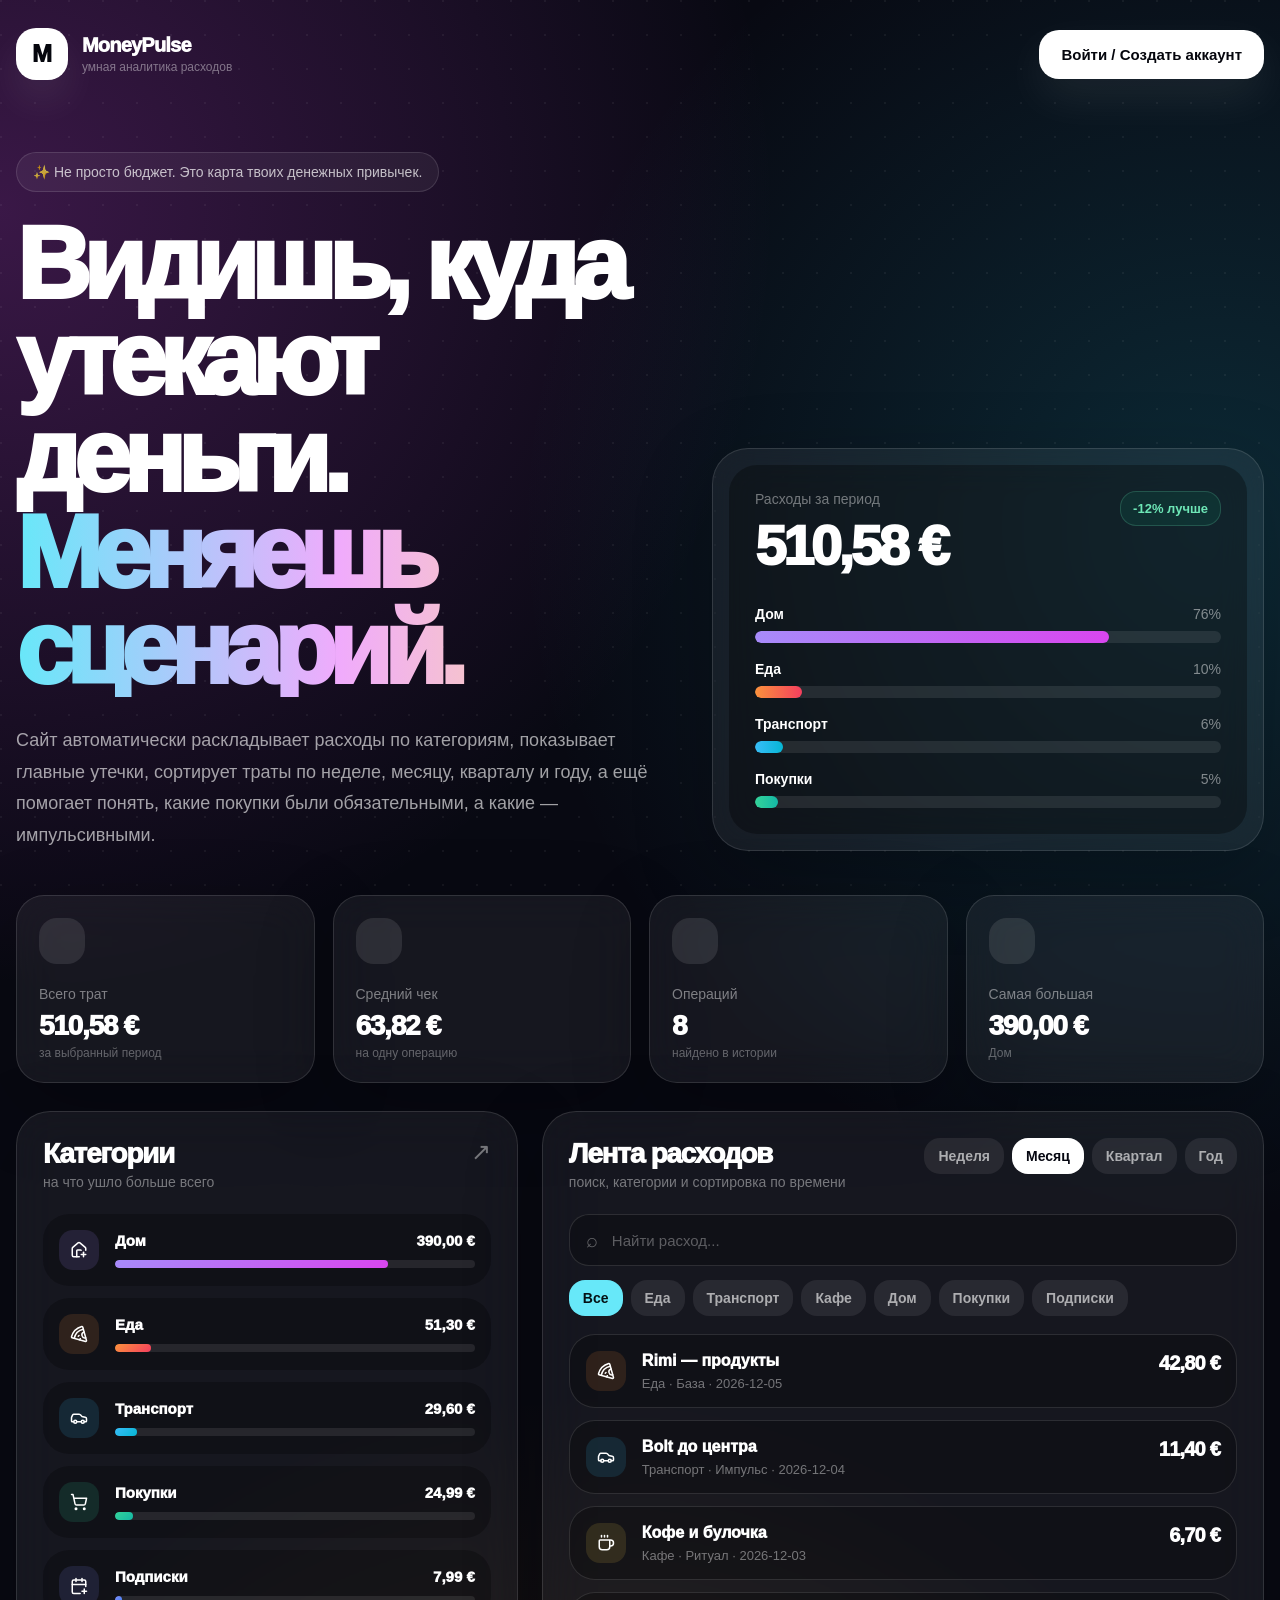
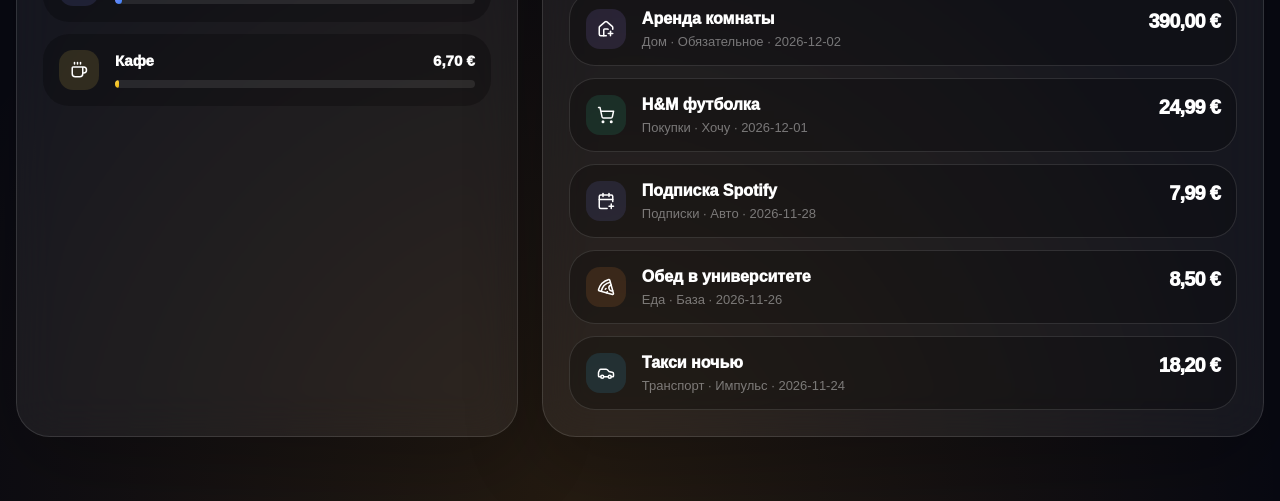
==== commit f9178d1f: "New icons" ====
--- a/index.html
+++ b/index.html
@@ -60,28 +60,28 @@
 
     <section class="metrics">
       <article class="metric-card glass">
-        <div class="metric-icon">↘</div>
+        <div class="metric-icon dynamic" id="metricTotalIcon"></div>
         <div class="metric-title">Всего трат</div>
         <div class="metric-value" id="metricTotal">€0</div>
         <div class="metric-note">за выбранный период</div>
       </article>
 
       <article class="metric-card glass">
-        <div class="metric-icon">〽</div>
+        <div class="metric-icon dynamic" id="metricAverageIcon"></div>
         <div class="metric-title">Средний чек</div>
         <div class="metric-value" id="metricAverage">€0</div>
         <div class="metric-note">на одну операцию</div>
       </article>
 
       <article class="metric-card glass">
-        <div class="metric-icon">▦</div>
+        <div class="metric-icon dynamic" id="metricCountIcon"></div>
         <div class="metric-title">Операций</div>
         <div class="metric-value" id="metricCount">0</div>
         <div class="metric-note">найдено в истории</div>
       </article>
 
       <article class="metric-card glass">
-        <div class="metric-icon">🔥</div>
+        <div class="metric-icon dynamic" id="metricBiggestIcon"></div>
         <div class="metric-title">Самая большая</div>
         <div class="metric-value" id="metricBiggest">€0</div>
         <div class="metric-note" id="metricBiggestNote">нет данных</div>
--- a/styles.css
+++ b/styles.css
@@ -1385,29 +1385,30 @@
   }
 }
 .app-icon {
-  width: 24px;
-  height: 24px;
+  width: 16px;
+  height: 16px;
   display: block;
 }
 
-.expense-icon .app-icon,
+.category-icon,
+.expense-icon {
+  display: grid;
+  place-items: center;
+  width: 40px;
+  height: 40px;
+  border-radius: 14px;
+  flex: 0 0 auto;
+}
+
+.category-icon .app-icon,
+.expense-icon .app-icon {
+  width: 18px;
+  height: 18px;
+}
+
 .metric-icon .app-icon,
 .habit-emoji .app-icon,
 .recurring-emoji .app-icon {
-  width: 24px;
-  height: 24px;
-}
-
-.category-icon {
-  display: grid;
-  place-items: center;
-  flex: 0 0 auto;
-  width: 56px;
-  height: 56px;
-  border-radius: 20px;
-}
-
-.category-icon .app-icon {
-  width: 25px;
-  height: 25px;
-}
+  width: 16px;
+  height: 16px;
+}
